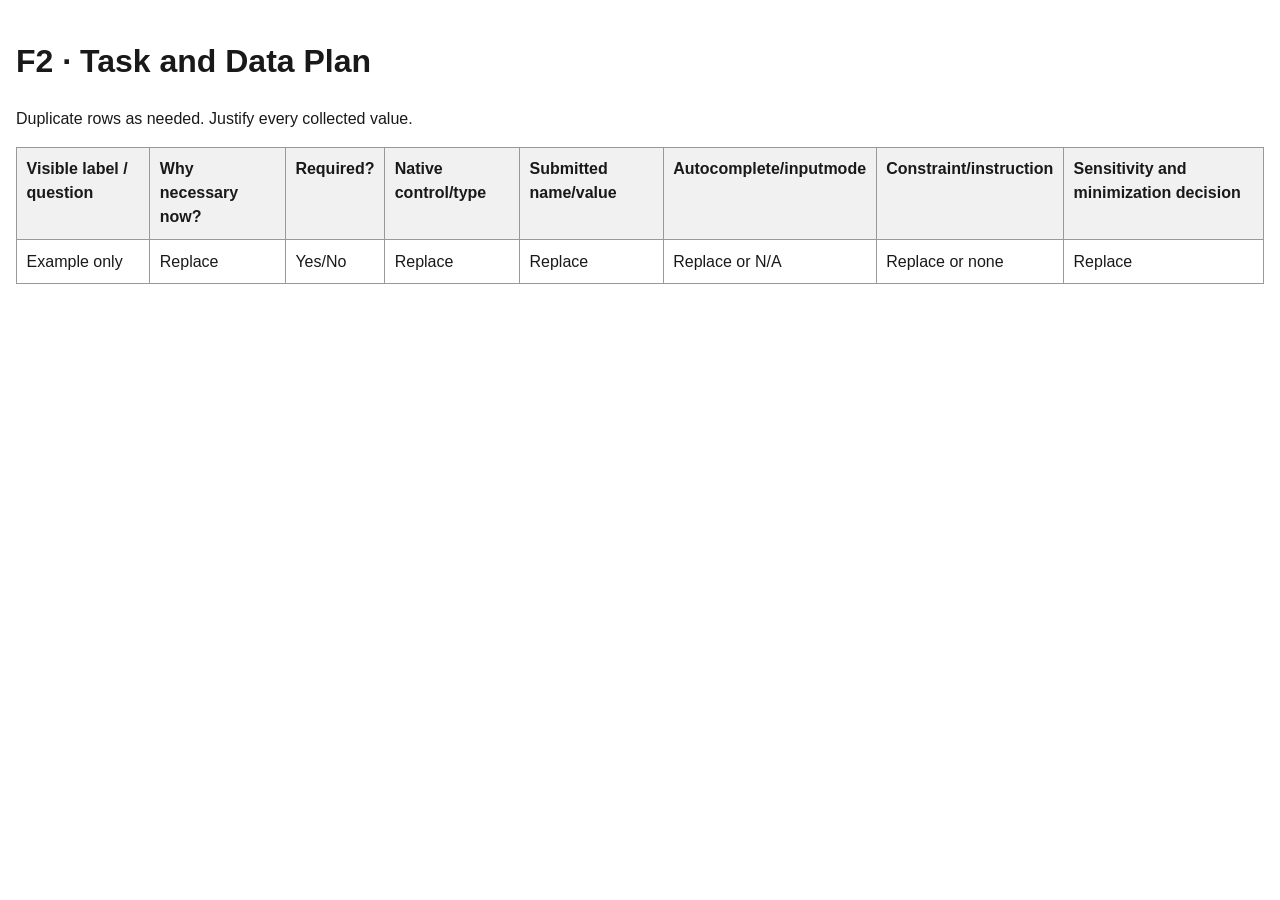
==== field-inventory-template.html @ b45757d7 "Original Files Original files for assignment 3" ====
<!doctype html>
<html lang="en">
    <head>
        <meta charset="utf-8">
        <meta name="viewport" content="width=device-width,initial-scale=1">
        <title>Field Inventory</title>
        <style>
        body{
            font-family:Arial,sans-serif;
            line-height:1.5;
            max-width:80rem;
            margin:auto;
            padding:1rem;
            color:#191919;
        }
        table{
            width:100%;
            border-collapse:collapse;
        }
        th,td{
            padding:.6rem;
            border:1px solid #999;
            text-align:left;
            vertical-align:top;
        }
        th{
            background:#f1f1f1;
        }
        </style>
        </head>
        <body>
            <h1>F2 · Task and Data Plan</h1>
            <p>Duplicate rows as needed. Justify every collected value.</p>
            <table>
                <thead>
                    <tr>
                        <th>Visible label / question</th>
                        <th>Why necessary now?</th>
                        <th>Required?</th>
                        <th>Native control/type</th>
                        <th>Submitted name/value</th>
                        <th>Autocomplete/inputmode</th>
                        <th>Constraint/instruction</th>
                        <th>Sensitivity and minimization decision</th>
                    </tr>
                </thead>
                <tbody>
                    <tr>
                        <td>Example only</td>
                        <td>Replace</td>
                        <td>Yes/No</td>
                        <td>Replace</td>
                        <td>Replace</td>
                        <td>Replace or N/A</td>
                        <td>Replace or none</td>
                        <td>Replace</td>
                    </tr>
                </tbody>
            </table>
        </body>
        </html>
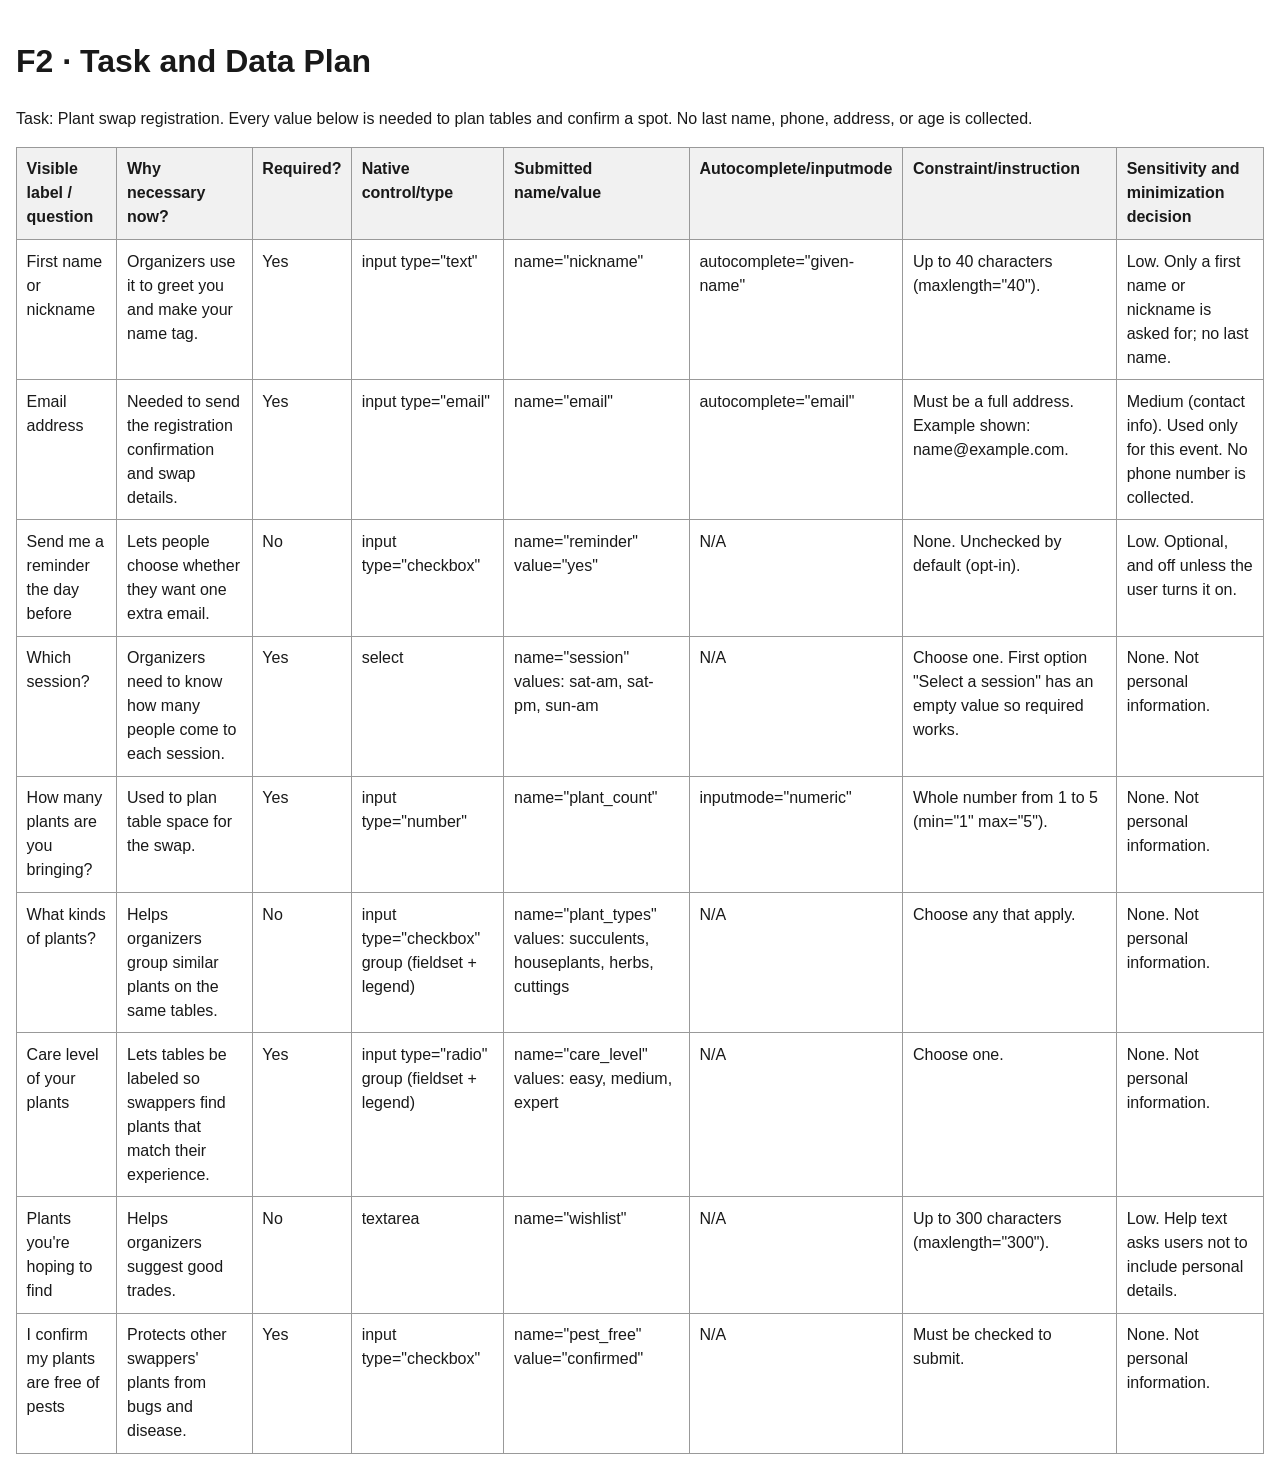
==== commit 91790465: "update field inventory" ====
--- a/field-inventory-template.html
+++ b/field-inventory-template.html
@@ -30,7 +30,7 @@
         </head>
         <body>
             <h1>F2 · Task and Data Plan</h1>
-            <p>Duplicate rows as needed. Justify every collected value.</p>
+            <p>Task: Plant swap registration. Every value below is needed to plan tables and confirm a spot. No last name, phone, address, or age is collected.</p>
             <table>
                 <thead>
                     <tr>
@@ -46,16 +46,96 @@
                 </thead>
                 <tbody>
                     <tr>
-                        <td>Example only</td>
-                        <td>Replace</td>
-                        <td>Yes/No</td>
-                        <td>Replace</td>
-                        <td>Replace</td>
-                        <td>Replace or N/A</td>
-                        <td>Replace or none</td>
-                        <td>Replace</td>
+                        <td>First name or nickname</td>
+                        <td>Organizers use it to greet you and make your name tag.</td>
+                        <td>Yes</td>
+                        <td>input type="text"</td>
+                        <td>name="nickname"</td>
+                        <td>autocomplete="given-name"</td>
+                        <td>Up to 40 characters (maxlength="40").</td>
+                        <td>Low. Only a first name or nickname is asked for; no last name.</td>
+                    </tr>
+                    <tr>
+                        <td>Email address</td>
+                        <td>Needed to send the registration confirmation and swap details.</td>
+                        <td>Yes</td>
+                        <td>input type="email"</td>
+                        <td>name="email"</td>
+                        <td>autocomplete="email"</td>
+                        <td>Must be a full address. Example shown: name@example.com.</td>
+                        <td>Medium (contact info). Used only for this event. No phone number is collected.</td>
+                    </tr>
+                    <tr>
+                        <td>Send me a reminder the day before</td>
+                        <td>Lets people choose whether they want one extra email.</td>
+                        <td>No</td>
+                        <td>input type="checkbox"</td>
+                        <td>name="reminder" value="yes"</td>
+                        <td>N/A</td>
+                        <td>None. Unchecked by default (opt-in).</td>
+                        <td>Low. Optional, and off unless the user turns it on.</td>
+                    </tr>
+                    <tr>
+                        <td>Which session?</td>
+                        <td>Organizers need to know how many people come to each session.</td>
+                        <td>Yes</td>
+                        <td>select</td>
+                        <td>name="session" values: sat-am, sat-pm, sun-am</td>
+                        <td>N/A</td>
+                        <td>Choose one. First option "Select a session" has an empty value so required works.</td>
+                        <td>None. Not personal information.</td>
+                    </tr>
+                    <tr>
+                        <td>How many plants are you bringing?</td>
+                        <td>Used to plan table space for the swap.</td>
+                        <td>Yes</td>
+                        <td>input type="number"</td>
+                        <td>name="plant_count"</td>
+                        <td>inputmode="numeric"</td>
+                        <td>Whole number from 1 to 5 (min="1" max="5").</td>
+                        <td>None. Not personal information.</td>
+                    </tr>
+                    <tr>
+                        <td>What kinds of plants?</td>
+                        <td>Helps organizers group similar plants on the same tables.</td>
+                        <td>No</td>
+                        <td>input type="checkbox" group (fieldset + legend)</td>
+                        <td>name="plant_types" values: succulents, houseplants, herbs, cuttings</td>
+                        <td>N/A</td>
+                        <td>Choose any that apply.</td>
+                        <td>None. Not personal information.</td>
+                    </tr>
+                    <tr>
+                        <td>Care level of your plants</td>
+                        <td>Lets tables be labeled so swappers find plants that match their experience.</td>
+                        <td>Yes</td>
+                        <td>input type="radio" group (fieldset + legend)</td>
+                        <td>name="care_level" values: easy, medium, expert</td>
+                        <td>N/A</td>
+                        <td>Choose one.</td>
+                        <td>None. Not personal information.</td>
+                    </tr>
+                    <tr>
+                        <td>Plants you're hoping to find</td>
+                        <td>Helps organizers suggest good trades.</td>
+                        <td>No</td>
+                        <td>textarea</td>
+                        <td>name="wishlist"</td>
+                        <td>N/A</td>
+                        <td>Up to 300 characters (maxlength="300").</td>
+                        <td>Low. Help text asks users not to include personal details.</td>
+                    </tr>
+                    <tr>
+                        <td>I confirm my plants are free of pests</td>
+                        <td>Protects other swappers' plants from bugs and disease.</td>
+                        <td>Yes</td>
+                        <td>input type="checkbox"</td>
+                        <td>name="pest_free" value="confirmed"</td>
+                        <td>N/A</td>
+                        <td>Must be checked to submit.</td>
+                        <td>None. Not personal information.</td>
                     </tr>
                 </tbody>
             </table>
         </body>
-        </html>
+        </html>
